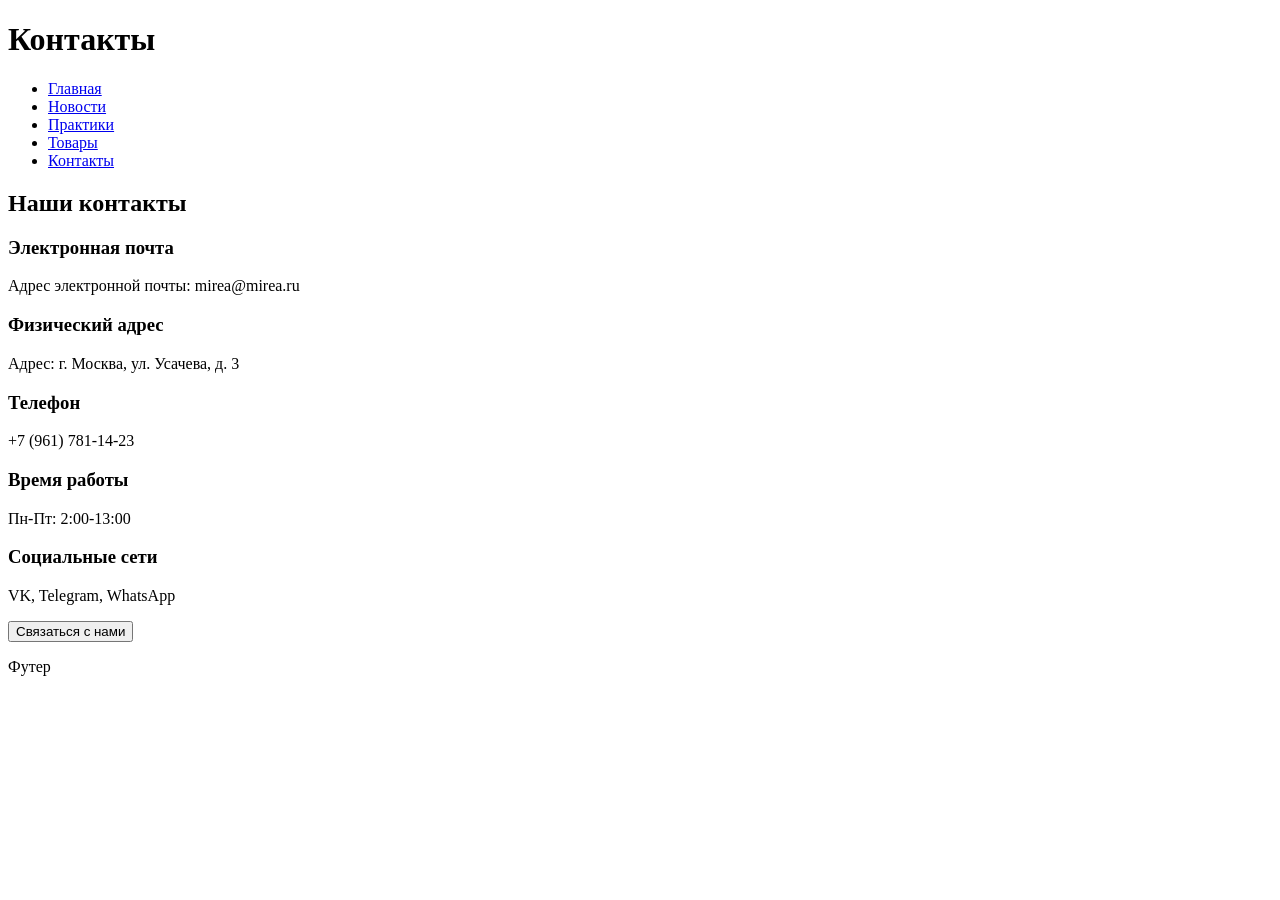
==== pages/contacts.html @ ef6a43c1 "Создание основной структуры сайта" ====
<!DOCTYPE html>
<html lang="ru"><head>
<meta http-equiv="content-type" content="text/html; charset=UTF-8">
        <meta charset="UTF-8">
        <meta name="viewport" content="width=device-width, initial-scale=1.0">
        <title>Контакты</title>
    </head>
    <body>
        <div class="page-container">
            <header class="header">
                <h1>Контакты</h1>
            </header>

            <nav class="nav">
                <ul class="nav-list">
                    <li><a href="../index.html">Главная</a></li>
                    <li><a href="news.html">Новости</a></li>
                    <li><a href="practices.html">Практики</a></li>
                    <li><a href="goods.html">Товары</a></li>
                    <li><a href="contacts.html">Контакты</a></li>
                </ul>
            </nav>

            <main class="content">
                <section class="contacts-container">
                    <h2 class="section-title">Наши контакты</h2>
                    
                    <article class="contact-info">
                        <h3>Электронная почта</h3>
                        <p>Адрес электронной почты: mirea@mirea.ru</p>
                    </article>
                    
                    <article class="contact-info">
                        <h3>Физический адрес</h3>
                        <p>Адрес: г. Москва, ул. Усачева, д. 3</p>
                    </article>

                    <div class="contact-grid">
                        <div class="contact-item">
                            <h3>Телефон</h3>
                            <p>+7 (961) 781-14-23</p>
                        </div>
                        <div class="contact-item">
                            <h3>Время работы</h3>
                            <p>Пн-Пт: 2:00-13:00</p>
                        </div>
                        <div class="contact-item">
                            <h3>Социальные сети</h3>
                            <p>VK, Telegram, WhatsApp</p>
                        </div>
                    </div>

                    <button class="contact-button" onclick="contactModal.showModal()">Связаться с нами</button>
                </section>
            </main>

            <footer class="footer">
                <p>Футер</p>
            </footer>

            <dialog id="contactModal">
                <div class="modal-header">
                    <h2>Форма обратной связи</h2>
                </div>
                
                <div class="modal-content">
                    <form id="feedbackForm" method="dialog">
                        <div class="form-group">
                            <label for="name">Имя <span class="required">*</span></label>
                            <input type="text" id="name" name="name" required="" placeholder="Введите ваше имя">
                        </div>

                        <div class="form-group">
                            <label for="phone">Телефон <span class="required">*</span></label>
                            <input type="tel" id="phone" name="phone" required="" placeholder="+7 (XXX) XXX-XX-XX">
                        </div>

                        <div class="form-group">
                            <label for="email">Электронная почта <span class="required">*</span></label>
                            <input type="email" id="email" name="email" required="" placeholder="example@mail.ru">
                        </div>

                        <div class="form-group">
                            <label for="category">Категория обращения <span class="required">*</span></label>
                            <select id="category" name="category" required="">
                                <option value="" selected="selected">Выберите категорию</option>
                                <option value="technical">Техническая поддержка</option>
                                <option value="commercial">Коммерческое предложение</option>
                                <option value="cooperation">Сотрудничество</option>
                                <option value="complaint">Жалоба</option>
                                <option value="suggestion">Предложение</option>
                                <option value="other">Другое</option>
                            </select>
                        </div>

                        <div class="form-group">
                            <label for="message">Текст обращения <span class="required">*</span></label>
                            <textarea id="message" name="message" required="" placeholder="Опишите вашу проблему или вопрос..."></textarea>
                        </div>

                        <div class="modal-actions">

                            <button type="submit" class="btn btn-secondary">Отмена</button>
                            <button type="button" class="btn btn-primary" onclick="submitForm()">Отправить</button>
                        </div>
                    </form>
                </div>
            </dialog>
        </div>
    
</body></html>
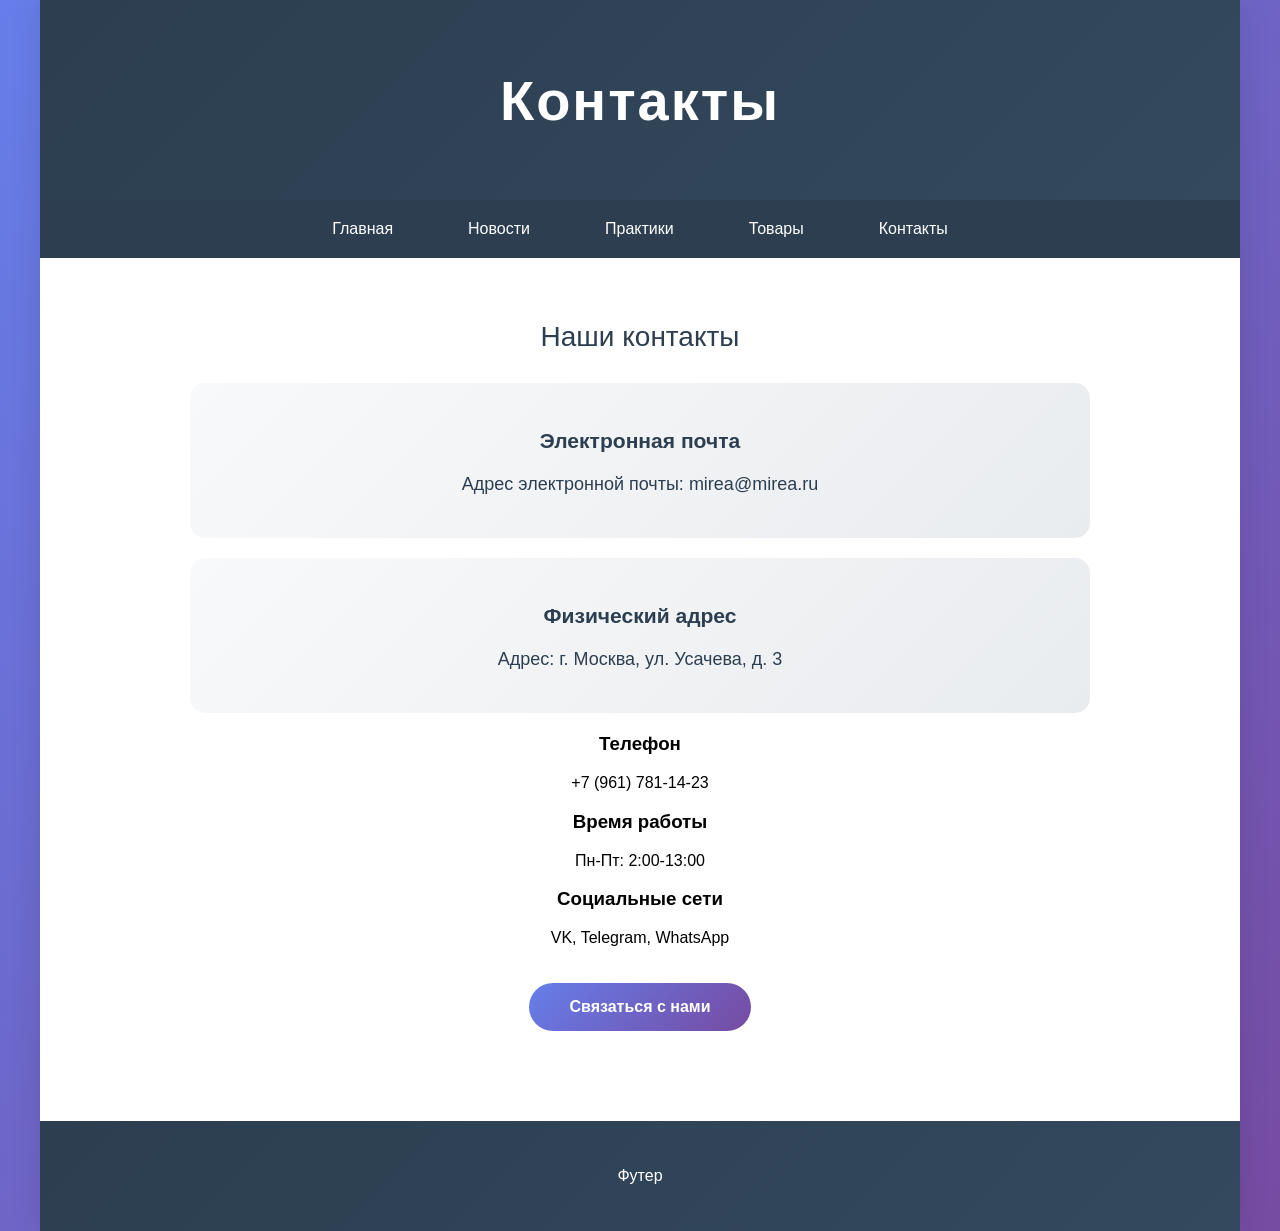
==== commit 83ee4e88: "Разработка дизайна сайта с помощью css" ====
--- a/pages/contacts.html
+++ b/pages/contacts.html
@@ -4,6 +4,7 @@
         <meta charset="UTF-8">
         <meta name="viewport" content="width=device-width, initial-scale=1.0">
         <title>Контакты</title>
+        <link rel="stylesheet" href="../style/style.css">
     </head>
     <body>
         <div class="page-container">
@@ -13,11 +14,11 @@
 
             <nav class="nav">
                 <ul class="nav-list">
-                    <li><a href="../index.html">Главная</a></li>
-                    <li><a href="news.html">Новости</a></li>
-                    <li><a href="practices.html">Практики</a></li>
-                    <li><a href="goods.html">Товары</a></li>
-                    <li><a href="contacts.html">Контакты</a></li>
+                    <li class="nav-item"><a class="nav-link" href="../index.html">Главная</a></li>
+                    <li class="nav-item"><a class="nav-link" href="news.html">Новости</a></li>
+                    <li class="nav-item"><a class="nav-link" href="practices.html">Практики</a></li>
+                    <li class="nav-item"><a class="nav-link" href="goods.html">Товары</a></li>
+                    <li class="nav-item"><a class="nav-link" href="contacts.html">Контакты</a></li>
                 </ul>
             </nav>
 
--- a/style/style.css
+++ b/style/style.css
@@ -0,0 +1,410 @@
+body {
+    font-family: 'Segoe UI', Tahoma, Geneva, Verdana, sans-serif;
+    /* Современный
+шрифт для лучшей читаемости */
+    margin: 0;
+    /* Убираем стандартные отступы браузера */
+    padding: 0;
+    /* Убираем стандартные внутренние отступы */
+
+    background: linear-gradient(135deg, #667eea 0%, #764ba2 100%);
+    /* Красивый
+градиентный фон всей страницы */
+    min-height: 100vh;
+    /* Минимальная высота равна высоте окна браузера */
+}
+
+/* ===== КОНТЕЙНЕР СТРАНИЦЫ ===== */
+.page-container {
+    max-width: 1200px;
+    /* Максимальная ширина контента */
+    margin: 0 auto;
+    /* Центрирование контейнера по горизонтали */
+    background: white;
+    /* Белый фон для основного содержимого */
+    min-height: 100vh;
+    /* Минимальная высота равна высоте окна браузера */
+    box-shadow: 0 0 30px rgba(0, 0, 0, 0.1);
+    /* Легкая тень вокруг всего контента */
+}
+
+/* ===== ШАПКА ===== */
+.header {
+    background: linear-gradient(135deg, #2c3e50 0%, #34495e 100%);
+    /* Темный
+градиентный фон */
+    color: white;
+    /* Белый цвет текста */
+    text-align: center;
+    /* Выравнивание текста по центру */
+    padding: 30px;
+    /* Внутренние отступы со всех сторон */
+    font-size: 28px;
+    /* Размер шрифта */
+    font-weight: 300;
+    /* Легкое начертание шрифта */
+    letter-spacing: 2px;
+    /* Расстояние между буквами */
+}
+
+/* ===== НАВИГАЦИЯ ===== */
+.nav {
+    background: #2c3e50;
+    /* Темно-синий фон навигации */
+    padding: 20px 0;
+    /* Вертикальные отступы */
+}
+
+.nav-list {
+    list-style: none;
+    /* Убираем маркеры списка */
+    margin: 0;
+    /* Убираем внешние отступы */
+    padding: 0;
+    /* Убираем внутренние отступы */
+    display: flex;
+    /* Горизонтальное расположение элементов */
+    justify-content: center;
+    /* Выравнивание по центру */
+    gap: 25px;
+    /* Расстояние между элементами навигации */
+}
+
+.nav-item {
+    margin: 0;
+    /* Убираем отступы у пунктов меню */
+}
+
+.nav-link {
+    color: white;
+    /* Белый цвет текста ссылок */
+    text-decoration: none;
+    /* Убираем подчеркивание ссылок */
+    padding: 12px 25px;
+    /* Отступы внутри ссылок */
+    border-radius: 25px;
+    /* Скругленные углы (капсульная форма) */
+    transition: all 0.3s ease;
+    /* Плавные анимации при изменении */
+    font-weight: 500;
+    /* Средняя жирность шрифта */
+}
+
+.nav-link:hover {
+    background: rgba(255, 255, 255, 0.1);
+    /* Полупрозрачный белый фон при наведении
+*/
+    transform: translateY(-2px);
+    /* Легкое поднятие элемента при наведении */
+}
+
+/* ===== ОСНОВНОЙ КОНТЕНТ ===== */
+.content {
+    padding: 40px;
+    /* Внутренние отступы контента */
+    max-width: 900px;
+    /* Максимальная ширина контента */
+    margin: 0 auto;
+    /* Центрирование контента */
+}
+
+/* ===== ГЛАВНАЯ СТРАНИЦА ===== */
+.profile-header {
+    text-align: center;
+    /* Выравнивание по центру */
+    margin-bottom: 40px;
+    /* Отступ снизу */
+}
+
+.profile-title {
+    font-size: 32px;
+    /* Размер шрифта заголовка */
+    color: #2c3e50;
+    /* Темно-синий цвет текста */
+    margin-bottom: 10px;
+    /* Отступ снизу */
+    font-weight: 300;
+    /* Легкое начертание шрифта */
+}
+
+.profile-photo {
+    width: 220px;
+    /* Фиксированная ширина фото */
+    height: 280px;
+    /* Фиксированная высота фото */
+    border-radius: 15px;
+    /* Скругленные углы фото */
+    object-fit: cover;
+    /* Обрезка фото для сохранения пропорций */
+    margin: 20px auto;
+    /* Центрирование и отступы */
+    border: 4px solid #667eea;
+    /* Синяя рамка вокруг фото */
+    box-shadow: 0 8px 25px rgba(102, 126, 234, 0.3);
+    /* Тень с синим оттенком */
+}
+
+.profile-name {
+    font-size: 24px;
+    /* Размер шрифта имени */
+    color: #2c3e50;
+    /* Темно-синий цвет текста */
+    margin: 10px 0;
+    /* Вертикальные отступы */
+    font-weight: 500;
+    /* Средняя жирность шрифта */
+}
+
+.profile-group {
+    font-size: 18px;
+    /* Размер шрифта группы */
+    color: #7f8c8d;
+    /* Серый цвет текста */
+    margin: 5px 0;
+    /* Вертикальные отступы */
+}
+
+.about-me {
+    background: linear-gradient(135deg, #f8f9fa 0%, #e9ecef 100%);
+    /* Светлый
+градиентный фон */
+    padding: 25px;
+    /* Внутренние отступы */
+    border-radius: 15px;
+    /* Скругленные углы */
+    margin: 30px 0;
+    /* Вертикальные отступы */
+    border-left: 5px solid #667eea;
+    /* Синяя полоса слева */
+    font-size: 16px;
+    /* Размер шрифта текста */
+    line-height: 1.8;
+    /* Межстрочный интервал */
+}
+
+/* ===== НАВЫКИ ===== */
+.skills-container {
+    display: flex;
+    /* Горизонтальное расположение навыков */
+    justify-content: center;
+    /* Выравнивание по центру */
+    flex-wrap: wrap;
+    /* Перенос на новую строку при необходимости */
+    gap: 15px;
+    /* Расстояние между навыками */
+    margin: 30px 0;
+    /* Вертикальные отступы */
+}
+
+.skill-tag {
+    background: linear-gradient(135deg, #4facfe 0%, #00f2fe 100%);
+    /* Голубой
+градиентный фон */
+    color: white;
+    /* Белый цвет текста */
+    padding: 12px 25px;
+    /* Внутренние отступы */
+    border-radius: 25px;
+    /* Круглые углы (капсульная форма) */
+    font-weight: 600;
+    /* Жирный шрифт */
+    font-size: 14px;
+    /* Размер шрифта */
+    box-shadow: 0 4px 15px rgba(79, 172, 254, 0.3);
+    /* Тень с голубым оттенком */
+    transition: all 0.3s ease;
+    /* Плавные анимации при изменении */
+}
+
+.skill-tag:hover {
+    transform: translateY(-3px);
+    /* Поднятие элемента при наведении */
+    box-shadow: 0 6px 20px rgba(79, 172, 254, 0.4);
+    /* Увеличение тени при
+наведении */
+}
+
+/* ===== ОПЫТ РАБОТЫ ===== */
+.experience-section {
+    margin-top: 50px;
+    /* Отступ сверху */
+}
+
+.section-title {
+    font-size: 28px;
+    /* Размер шрифта заголовка секции */
+    color: #2c3e50;
+    /* Темно-синий цвет текста */
+    text-align: center;
+    /* Выравнивание по центру */
+    margin-bottom: 30px;
+    /* Отступ снизу */
+    font-weight: 300;
+    /* Легкое начертание шрифта */
+}
+
+.experience-card {
+    background: white;
+    /* Белый фон карточки */
+    padding: 25px;
+    /* Внутренние отступы */
+    margin: 20px 0;
+    /* Вертикальные отступы */
+    border-radius: 12px;
+    /* Скругленные углы */
+    box-shadow: 0 5px 20px rgba(0, 0, 0, 0.08);
+    /* Легкая тень */
+    border-left: 4px solid #667eea;
+    /* Синяя полоса слева */
+    transition: transform 0.3s ease;
+    /* Плавная анимация трансформации */
+}
+
+.experience-card:hover {
+    transform: translateX(5px);
+    /* Сдвиг вправо при наведении */
+}
+
+.experience-title {
+    font-size: 20px;
+    /* Размер шрифта заголовка опыта */
+    color: #2c3e50;
+    /* Темно-синий цвет текста */
+    margin: 0 0 10px 0;
+    /* Отступ снизу */
+    font-weight: 600;
+    /* Жирный шрифт */
+}
+
+.experience-desc {
+    color: #7f8c8d;
+    /* Серый цвет текста */
+    line-height: 1.6;
+    /* Межстрочный интервал */
+    margin: 0;
+    /* Убираем отступы */
+}
+
+/* ===== ФУТЕР ===== */
+.footer {
+    background: linear-gradient(135deg, #2c3e50 0%, #34495e 100%);
+    /* Темный
+градиентный фон */
+    color: white;
+    /* Белый цвет текста */
+    text-align: center;
+    /* Выравнивание по центру */
+    padding: 30px;
+    /* Внутренние отступы */
+    margin-top: 50px;
+    /* Отступ сверху */
+}
+
+/* ===== НОВОСТИ ===== */
+.news-container {
+    display: grid;
+    gap: 25px;
+}
+
+.news-card {
+    background: white;
+    padding: 30px;
+    border-radius: 15px;
+    box-shadow: 0 5px 20px rgba(0,0,0,0.08);
+    border-left: 4px solid #667eea;
+}
+
+.news-title {
+    font-size: 24px;
+    color: #2c3e50;
+    margin: 0 0 10px 0;
+    font-weight: 600;
+}
+
+.news-meta {
+    color: #95a5a6;
+    font-size: 14px;
+    margin: 0 0 15px 0;
+}
+
+.news-text {
+    color: #34495e;
+    line-height: 1.7;
+    margin: 0;
+}
+
+/* ===== ТОВАРЫ ===== */
+.products-grid {
+    display: grid;
+    grid-template-columns: repeat(auto-fit, minmax(280px, 1fr));
+    gap: 30px;
+    margin-top: 30px;
+}
+
+.product-card {
+    background: white;
+    padding: 25px;
+    border-radius: 15px;
+    text-align: center;
+    box-shadow: 0 5px 20px rgba(0,0,0,0.08);
+    transition: transform 0.3s ease;
+}
+
+.product-card:hover {
+    transform: translateY(-5px);
+}
+
+.product-image {
+    width: 200px;
+    height: 250px;
+    border-radius: 10px;
+    object-fit: cover;
+    margin-bottom: 20px;
+    border: 3px solid #f8f9fa;
+}
+
+.product-name {
+    font-size: 18px;
+    color: #2c3e50;
+    margin: 10px 0;
+    font-weight: 600;
+}
+
+.product-price {
+    font-size: 20px;
+    color: #e74c3c;
+    font-weight: 700;
+    margin: 5px 0;
+}
+
+/* ===== КОНТАКТЫ ===== */
+.contacts-container {
+    text-align: center;
+}
+
+.contact-info {
+    background: linear-gradient(135deg, #f8f9fa 0%, #e9ecef 100%);
+    padding: 25px;
+    margin: 20px 0;
+    border-radius: 15px;
+    font-size: 18px;
+    color: #2c3e50;
+}
+
+.contact-button {
+    background: linear-gradient(135deg, #667eea 0%, #764ba2 100%);
+    color: white;
+    border: none;
+    padding: 15px 40px;
+    font-size: 16px;
+    border-radius: 30px;
+    cursor: pointer;
+    margin-top: 20px;
+    font-weight: 600;
+    transition: all 0.3s ease;
+}
+
+.contact-button:hover {
+    transform: translateY(-2px);
+    box-shadow: 0 8px 25px rgba(102, 126, 234, 0.4);
+}
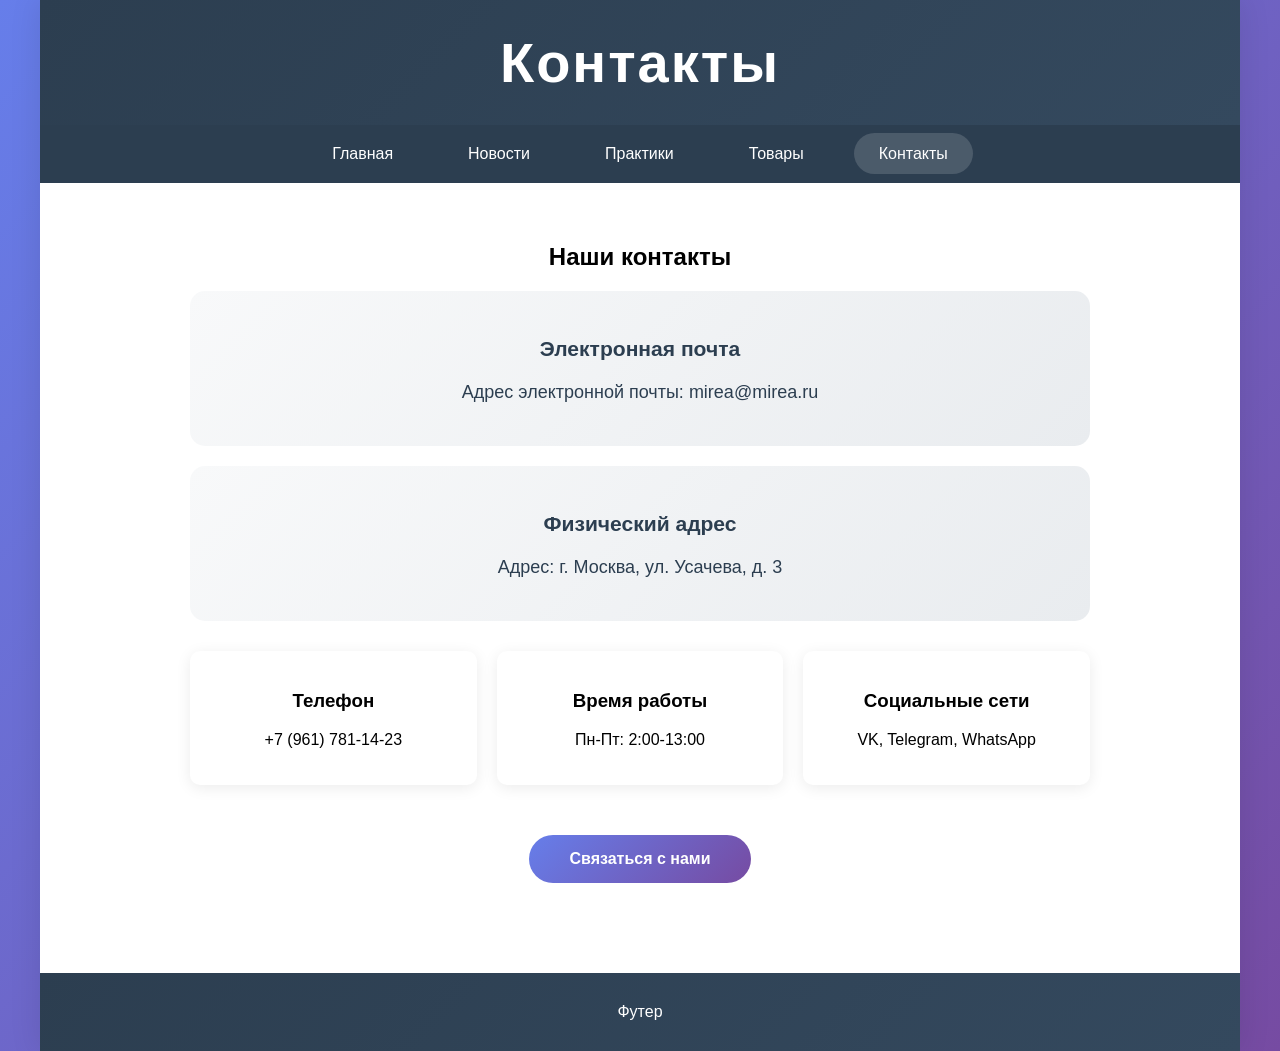
==== commit f9d9632e: "Переписал классы на BME" ====
--- a/pages/contacts.html
+++ b/pages/contacts.html
@@ -1,112 +1,111 @@
 <!DOCTYPE html>
-<html lang="ru"><head>
-<meta http-equiv="content-type" content="text/html; charset=UTF-8">
-        <meta charset="UTF-8">
-        <meta name="viewport" content="width=device-width, initial-scale=1.0">
-        <title>Контакты</title>
-        <link rel="stylesheet" href="../style/style.css">
-    </head>
-    <body>
-        <div class="page-container">
-            <header class="header">
-                <h1>Контакты</h1>
-            </header>
+<html lang="ru">
+<head>
+    <meta charset="UTF-8">
+    <meta name="viewport" content="width=device-width, initial-scale=1.0">
+    <title>Контакты</title>
+    <link rel="stylesheet" href="../style/style.css">
+</head>
+<body>
+    <div class="page">
+        <header class="header">
+            <h1 class="header__title">Контакты</h1>
+        </header>
 
-            <nav class="nav">
-                <ul class="nav-list">
-                    <li class="nav-item"><a class="nav-link" href="../index.html">Главная</a></li>
-                    <li class="nav-item"><a class="nav-link" href="news.html">Новости</a></li>
-                    <li class="nav-item"><a class="nav-link" href="practices.html">Практики</a></li>
-                    <li class="nav-item"><a class="nav-link" href="goods.html">Товары</a></li>
-                    <li class="nav-item"><a class="nav-link" href="contacts.html">Контакты</a></li>
-                </ul>
-            </nav>
+        <nav class="nav">
+            <ul class="nav__list">
+                <li class="nav__item"><a class="nav__link" href="../index.html">Главная</a></li>
+                <li class="nav__item"><a class="nav__link" href="news.html">Новости</a></li>
+                <li class="nav__item"><a class="nav__link" href="practices.html">Практики</a></li>
+                <li class="nav__item"><a class="nav__link" href="goods.html">Товары</a></li>
+                <li class="nav__item"><a class="nav__link nav__link--active" href="contacts.html">Контакты</a></li>
+            </ul>
+        </nav>
 
-            <main class="content">
-                <section class="contacts-container">
-                    <h2 class="section-title">Наши контакты</h2>
-                    
-                    <article class="contact-info">
-                        <h3>Электронная почта</h3>
-                        <p>Адрес электронной почты: mirea@mirea.ru</p>
-                    </article>
-                    
-                    <article class="contact-info">
-                        <h3>Физический адрес</h3>
-                        <p>Адрес: г. Москва, ул. Усачева, д. 3</p>
-                    </article>
+        <main class="content">
+            <section class="contacts">
+                <h2 class="contacts__title">Наши контакты</h2>
+                
+                <article class="contacts__info">
+                    <h3 class="contacts__info-title">Электронная почта</h3>
+                    <p class="contacts__info-text">Адрес электронной почты: mirea@mirea.ru</p>
+                </article>
+                
+                <article class="contacts__info">
+                    <h3 class="contacts__info-title">Физический адрес</h3>
+                    <p class="contacts__info-text">Адрес: г. Москва, ул. Усачева, д. 3</p>
+                </article>
 
-                    <div class="contact-grid">
-                        <div class="contact-item">
-                            <h3>Телефон</h3>
-                            <p>+7 (961) 781-14-23</p>
-                        </div>
-                        <div class="contact-item">
-                            <h3>Время работы</h3>
-                            <p>Пн-Пт: 2:00-13:00</p>
-                        </div>
-                        <div class="contact-item">
-                            <h3>Социальные сети</h3>
-                            <p>VK, Telegram, WhatsApp</p>
-                        </div>
+                <div class="contacts__grid">
+                    <div class="contacts__item">
+                        <h3 class="contacts__item-title">Телефон</h3>
+                        <p class="contacts__item-text">+7 (961) 781-14-23</p>
+                    </div>
+                    <div class="contacts__item">
+                        <h3 class="contacts__item-title">Время работы</h3>
+                        <p class="contacts__item-text">Пн-Пт: 2:00-13:00</p>
+                    </div>
+                    <div class="contacts__item">
+                        <h3 class="contacts__item-title">Социальные сети</h3>
+                        <p class="contacts__item-text">VK, Telegram, WhatsApp</p>
+                    </div>
+                </div>
+
+                <button class="contacts__button" onclick="document.getElementById('contactModal').showModal()">Связаться с нами</button>
+            </section>
+        </main>
+
+        <footer class="footer">
+            <p class="footer__text">Футер</p>
+        </footer>
+
+        <dialog id="contactModal" class="modal">
+            <div class="modal__header">
+                <h2>Форма обратной связи</h2>
+            </div>
+            
+            <div class="modal__content">
+                <form id="feedbackForm" method="dialog">
+                    <div class="form__group">
+                        <label for="name" class="form__label">Имя <span class="form__required">*</span></label>
+                        <input type="text" id="name" name="name" required class="form__input" placeholder="Введите ваше имя">
                     </div>
 
-                    <button class="contact-button" onclick="contactModal.showModal()">Связаться с нами</button>
-                </section>
-            </main>
+                    <div class="form__group">
+                        <label for="phone" class="form__label">Телефон <span class="form__required">*</span></label>
+                        <input type="tel" id="phone" name="phone" required class="form__input" placeholder="+7 (XXX) XXX-XX-XX">
+                    </div>
 
-            <footer class="footer">
-                <p>Футер</p>
-            </footer>
+                    <div class="form__group">
+                        <label for="email" class="form__label">Электронная почта <span class="form__required">*</span></label>
+                        <input type="email" id="email" name="email" required class="form__input" placeholder="example@mail.ru">
+                    </div>
 
-            <dialog id="contactModal">
-                <div class="modal-header">
-                    <h2>Форма обратной связи</h2>
-                </div>
-                
-                <div class="modal-content">
-                    <form id="feedbackForm" method="dialog">
-                        <div class="form-group">
-                            <label for="name">Имя <span class="required">*</span></label>
-                            <input type="text" id="name" name="name" required="" placeholder="Введите ваше имя">
-                        </div>
+                    <div class="form__group">
+                        <label for="category" class="form__label">Категория обращения <span class="form__required">*</span></label>
+                        <select id="category" name="category" required class="form__select">
+                            <option value="" selected>Выберите категорию</option>
+                            <option value="technical">Техническая поддержка</option>
+                            <option value="commercial">Коммерческое предложение</option>
+                            <option value="cooperation">Сотрудничество</option>
+                            <option value="complaint">Жалоба</option>
+                            <option value="suggestion">Предложение</option>
+                            <option value="other">Другое</option>
+                        </select>
+                    </div>
 
-                        <div class="form-group">
-                            <label for="phone">Телефон <span class="required">*</span></label>
-                            <input type="tel" id="phone" name="phone" required="" placeholder="+7 (XXX) XXX-XX-XX">
-                        </div>
+                    <div class="form__group">
+                        <label for="message" class="form__label">Текст обращения <span class="form__required">*</span></label>
+                        <textarea id="message" name="message" required class="form__textarea" placeholder="Опишите вашу проблему или вопрос..."></textarea>
+                    </div>
 
-                        <div class="form-group">
-                            <label for="email">Электронная почта <span class="required">*</span></label>
-                            <input type="email" id="email" name="email" required="" placeholder="example@mail.ru">
-                        </div>
-
-                        <div class="form-group">
-                            <label for="category">Категория обращения <span class="required">*</span></label>
-                            <select id="category" name="category" required="">
-                                <option value="" selected="selected">Выберите категорию</option>
-                                <option value="technical">Техническая поддержка</option>
-                                <option value="commercial">Коммерческое предложение</option>
-                                <option value="cooperation">Сотрудничество</option>
-                                <option value="complaint">Жалоба</option>
-                                <option value="suggestion">Предложение</option>
-                                <option value="other">Другое</option>
-                            </select>
-                        </div>
-
-                        <div class="form-group">
-                            <label for="message">Текст обращения <span class="required">*</span></label>
-                            <textarea id="message" name="message" required="" placeholder="Опишите вашу проблему или вопрос..."></textarea>
-                        </div>
-
-                        <div class="modal-actions">
-
-                            <button type="submit" class="btn btn-secondary">Отмена</button>
-                            <button type="button" class="btn btn-primary" onclick="submitForm()">Отправить</button>
-                        </div>
-                    </form>
-                </div>
-            </dialog>
-        </div>
-    
-</body></html>+                    <div class="modal__actions">
+                        <button type="button" class="btn btn--secondary" onclick="document.getElementById('contactModal').close()">Отмена</button>
+                        <button type="submit" class="btn btn--primary">Отправить</button>
+                    </div>
+                </form>
+            </div>
+        </dialog>
+    </div>
+</body>
+</html>
--- a/style/style.css
+++ b/style/style.css
@@ -1,312 +1,218 @@
 body {
     font-family: 'Segoe UI', Tahoma, Geneva, Verdana, sans-serif;
-    /* Современный
-шрифт для лучшей читаемости */
-    margin: 0;
-    /* Убираем стандартные отступы браузера */
+    margin: 0;
     padding: 0;
-    /* Убираем стандартные внутренние отступы */
-
     background: linear-gradient(135deg, #667eea 0%, #764ba2 100%);
-    /* Красивый
-градиентный фон всей страницы */
     min-height: 100vh;
-    /* Минимальная высота равна высоте окна браузера */
 }
 
 /* ===== КОНТЕЙНЕР СТРАНИЦЫ ===== */
-.page-container {
+.page {
     max-width: 1200px;
-    /* Максимальная ширина контента */
     margin: 0 auto;
-    /* Центрирование контейнера по горизонтали */
     background: white;
-    /* Белый фон для основного содержимого */
     min-height: 100vh;
-    /* Минимальная высота равна высоте окна браузера */
     box-shadow: 0 0 30px rgba(0, 0, 0, 0.1);
-    /* Легкая тень вокруг всего контента */
 }
 
 /* ===== ШАПКА ===== */
 .header {
     background: linear-gradient(135deg, #2c3e50 0%, #34495e 100%);
-    /* Темный
-градиентный фон */
-    color: white;
-    /* Белый цвет текста */
-    text-align: center;
-    /* Выравнивание текста по центру */
+    color: white;
+    text-align: center;
     padding: 30px;
-    /* Внутренние отступы со всех сторон */
     font-size: 28px;
-    /* Размер шрифта */
     font-weight: 300;
-    /* Легкое начертание шрифта */
     letter-spacing: 2px;
-    /* Расстояние между буквами */
+}
+
+.header__title {
+    margin: 0;
 }
 
 /* ===== НАВИГАЦИЯ ===== */
 .nav {
     background: #2c3e50;
-    /* Темно-синий фон навигации */
     padding: 20px 0;
-    /* Вертикальные отступы */
-}
-
-.nav-list {
+}
+
+.nav__list {
     list-style: none;
-    /* Убираем маркеры списка */
-    margin: 0;
-    /* Убираем внешние отступы */
+    margin: 0;
     padding: 0;
-    /* Убираем внутренние отступы */
     display: flex;
-    /* Горизонтальное расположение элементов */
     justify-content: center;
-    /* Выравнивание по центру */
     gap: 25px;
-    /* Расстояние между элементами навигации */
-}
-
-.nav-item {
-    margin: 0;
-    /* Убираем отступы у пунктов меню */
-}
-
-.nav-link {
-    color: white;
-    /* Белый цвет текста ссылок */
+}
+
+.nav__item {
+    margin: 0;
+}
+
+.nav__link {
+    color: white;
     text-decoration: none;
-    /* Убираем подчеркивание ссылок */
     padding: 12px 25px;
-    /* Отступы внутри ссылок */
     border-radius: 25px;
-    /* Скругленные углы (капсульная форма) */
     transition: all 0.3s ease;
-    /* Плавные анимации при изменении */
     font-weight: 500;
-    /* Средняя жирность шрифта */
-}
-
-.nav-link:hover {
+}
+
+.nav__link:hover {
     background: rgba(255, 255, 255, 0.1);
-    /* Полупрозрачный белый фон при наведении
-*/
     transform: translateY(-2px);
-    /* Легкое поднятие элемента при наведении */
+}
+
+.nav__link--active {
+    background: rgba(255, 255, 255, 0.15);
 }
 
 /* ===== ОСНОВНОЙ КОНТЕНТ ===== */
 .content {
     padding: 40px;
-    /* Внутренние отступы контента */
     max-width: 900px;
-    /* Максимальная ширина контента */
     margin: 0 auto;
-    /* Центрирование контента */
 }
 
 /* ===== ГЛАВНАЯ СТРАНИЦА ===== */
-.profile-header {
-    text-align: center;
-    /* Выравнивание по центру */
+.profile {
+    text-align: center;
     margin-bottom: 40px;
-    /* Отступ снизу */
-}
-
-.profile-title {
+}
+
+.profile__header {
+    margin-bottom: 30px;
+}
+
+.profile__title {
     font-size: 32px;
-    /* Размер шрифта заголовка */
-    color: #2c3e50;
-    /* Темно-синий цвет текста */
+    color: #2c3e50;
     margin-bottom: 10px;
-    /* Отступ снизу */
     font-weight: 300;
-    /* Легкое начертание шрифта */
-}
-
-.profile-photo {
+}
+
+.profile__photo {
     width: 220px;
-    /* Фиксированная ширина фото */
     height: 280px;
-    /* Фиксированная высота фото */
-    border-radius: 15px;
-    /* Скругленные углы фото */
+    border-radius: 15px;
     object-fit: cover;
-    /* Обрезка фото для сохранения пропорций */
     margin: 20px auto;
-    /* Центрирование и отступы */
     border: 4px solid #667eea;
-    /* Синяя рамка вокруг фото */
     box-shadow: 0 8px 25px rgba(102, 126, 234, 0.3);
-    /* Тень с синим оттенком */
-}
-
-.profile-name {
+}
+
+.profile__name {
     font-size: 24px;
-    /* Размер шрифта имени */
-    color: #2c3e50;
-    /* Темно-синий цвет текста */
+    color: #2c3e50;
     margin: 10px 0;
-    /* Вертикальные отступы */
     font-weight: 500;
-    /* Средняя жирность шрифта */
-}
-
-.profile-group {
+}
+
+.profile__group {
     font-size: 18px;
-    /* Размер шрифта группы */
     color: #7f8c8d;
-    /* Серый цвет текста */
     margin: 5px 0;
-    /* Вертикальные отступы */
-}
-
-.about-me {
+}
+
+.profile__about {
     background: linear-gradient(135deg, #f8f9fa 0%, #e9ecef 100%);
-    /* Светлый
-градиентный фон */
     padding: 25px;
-    /* Внутренние отступы */
-    border-radius: 15px;
-    /* Скругленные углы */
+    border-radius: 15px;
     margin: 30px 0;
-    /* Вертикальные отступы */
     border-left: 5px solid #667eea;
-    /* Синяя полоса слева */
+}
+
+.profile__text {
     font-size: 16px;
-    /* Размер шрифта текста */
     line-height: 1.8;
-    /* Межстрочный интервал */
+    margin: 0;
 }
 
 /* ===== НАВЫКИ ===== */
-.skills-container {
+.skills {
     display: flex;
-    /* Горизонтальное расположение навыков */
     justify-content: center;
-    /* Выравнивание по центру */
     flex-wrap: wrap;
-    /* Перенос на новую строку при необходимости */
     gap: 15px;
-    /* Расстояние между навыками */
     margin: 30px 0;
-    /* Вертикальные отступы */
-}
-
-.skill-tag {
+}
+
+.skills__tag {
     background: linear-gradient(135deg, #4facfe 0%, #00f2fe 100%);
-    /* Голубой
-градиентный фон */
-    color: white;
-    /* Белый цвет текста */
+    color: white;
     padding: 12px 25px;
-    /* Внутренние отступы */
     border-radius: 25px;
-    /* Круглые углы (капсульная форма) */
-    font-weight: 600;
-    /* Жирный шрифт */
+    font-weight: 600;
     font-size: 14px;
-    /* Размер шрифта */
     box-shadow: 0 4px 15px rgba(79, 172, 254, 0.3);
-    /* Тень с голубым оттенком */
     transition: all 0.3s ease;
-    /* Плавные анимации при изменении */
-}
-
-.skill-tag:hover {
+}
+
+.skills__tag:hover {
     transform: translateY(-3px);
-    /* Поднятие элемента при наведении */
     box-shadow: 0 6px 20px rgba(79, 172, 254, 0.4);
-    /* Увеличение тени при
-наведении */
 }
 
 /* ===== ОПЫТ РАБОТЫ ===== */
-.experience-section {
+.experience {
     margin-top: 50px;
-    /* Отступ сверху */
-}
-
-.section-title {
+}
+
+.experience__title {
     font-size: 28px;
-    /* Размер шрифта заголовка секции */
-    color: #2c3e50;
-    /* Темно-синий цвет текста */
-    text-align: center;
-    /* Выравнивание по центру */
+    color: #2c3e50;
+    text-align: center;
     margin-bottom: 30px;
-    /* Отступ снизу */
     font-weight: 300;
-    /* Легкое начертание шрифта */
-}
-
-.experience-card {
+}
+
+.experience__card {
     background: white;
-    /* Белый фон карточки */
     padding: 25px;
-    /* Внутренние отступы */
     margin: 20px 0;
-    /* Вертикальные отступы */
     border-radius: 12px;
-    /* Скругленные углы */
     box-shadow: 0 5px 20px rgba(0, 0, 0, 0.08);
-    /* Легкая тень */
     border-left: 4px solid #667eea;
-    /* Синяя полоса слева */
     transition: transform 0.3s ease;
-    /* Плавная анимация трансформации */
-}
-
-.experience-card:hover {
+}
+
+.experience__card:hover {
     transform: translateX(5px);
-    /* Сдвиг вправо при наведении */
-}
-
-.experience-title {
+}
+
+.experience__card-title {
     font-size: 20px;
-    /* Размер шрифта заголовка опыта */
-    color: #2c3e50;
-    /* Темно-синий цвет текста */
+    color: #2c3e50;
     margin: 0 0 10px 0;
-    /* Отступ снизу */
-    font-weight: 600;
-    /* Жирный шрифт */
-}
-
-.experience-desc {
+    font-weight: 600;
+}
+
+.experience__card-desc {
     color: #7f8c8d;
-    /* Серый цвет текста */
     line-height: 1.6;
-    /* Межстрочный интервал */
-    margin: 0;
-    /* Убираем отступы */
+    margin: 0;
 }
 
 /* ===== ФУТЕР ===== */
 .footer {
     background: linear-gradient(135deg, #2c3e50 0%, #34495e 100%);
-    /* Темный
-градиентный фон */
-    color: white;
-    /* Белый цвет текста */
-    text-align: center;
-    /* Выравнивание по центру */
+    color: white;
+    text-align: center;
     padding: 30px;
-    /* Внутренние отступы */
     margin-top: 50px;
-    /* Отступ сверху */
+}
+
+.footer__text {
+    margin: 0;
 }
 
 /* ===== НОВОСТИ ===== */
-.news-container {
+.news {
     display: grid;
     gap: 25px;
 }
 
-.news-card {
+.news__card {
     background: white;
     padding: 30px;
     border-radius: 15px;
@@ -314,34 +220,44 @@
     border-left: 4px solid #667eea;
 }
 
-.news-title {
+.news__title {
     font-size: 24px;
     color: #2c3e50;
     margin: 0 0 10px 0;
     font-weight: 600;
 }
 
-.news-meta {
+.news__meta {
     color: #95a5a6;
     font-size: 14px;
     margin: 0 0 15px 0;
 }
 
-.news-text {
+.news__text {
     color: #34495e;
     line-height: 1.7;
-    margin: 0;
+    margin: 0 0 15px 0;
+}
+
+.news__link {
+    color: #667eea;
+    text-decoration: none;
+    font-weight: 500;
+}
+
+.news__link:hover {
+    text-decoration: underline;
 }
 
 /* ===== ТОВАРЫ ===== */
-.products-grid {
+.products {
     display: grid;
     grid-template-columns: repeat(auto-fit, minmax(280px, 1fr));
     gap: 30px;
     margin-top: 30px;
 }
 
-.product-card {
+.products__card {
     background: white;
     padding: 25px;
     border-radius: 15px;
@@ -350,11 +266,11 @@
     transition: transform 0.3s ease;
 }
 
-.product-card:hover {
+.products__card:hover {
     transform: translateY(-5px);
 }
 
-.product-image {
+.products__image {
     width: 200px;
     height: 250px;
     border-radius: 10px;
@@ -363,26 +279,48 @@
     border: 3px solid #f8f9fa;
 }
 
-.product-name {
+.products__name {
     font-size: 18px;
     color: #2c3e50;
     margin: 10px 0;
     font-weight: 600;
 }
 
-.product-price {
+.products__description {
+    color: #7f8c8d;
+    line-height: 1.6;
+    margin: 10px 0;
+}
+
+.products__price {
     font-size: 20px;
     color: #e74c3c;
     font-weight: 700;
-    margin: 5px 0;
+    margin: 5px 0 15px 0;
+}
+
+.products__button {
+    background: linear-gradient(135deg, #667eea 0%, #764ba2 100%);
+    color: white;
+    border: none;
+    padding: 12px 25px;
+    border-radius: 25px;
+    font-weight: 600;
+    cursor: pointer;
+    transition: all 0.3s ease;
+}
+
+.products__button:hover {
+    transform: translateY(-2px);
+    box-shadow: 0 5px 15px rgba(102, 126, 234, 0.4);
 }
 
 /* ===== КОНТАКТЫ ===== */
-.contacts-container {
-    text-align: center;
-}
-
-.contact-info {
+.contacts {
+    text-align: center;
+}
+
+.contacts__info {
     background: linear-gradient(135deg, #f8f9fa 0%, #e9ecef 100%);
     padding: 25px;
     margin: 20px 0;
@@ -391,7 +329,21 @@
     color: #2c3e50;
 }
 
-.contact-button {
+.contacts__grid {
+    display: grid;
+    grid-template-columns: repeat(auto-fit, minmax(200px, 1fr));
+    gap: 20px;
+    margin: 30px 0;
+}
+
+.contacts__item {
+    background: white;
+    padding: 20px;
+    border-radius: 10px;
+    box-shadow: 0 3px 15px rgba(0,0,0,0.08);
+}
+
+.contacts__button {
     background: linear-gradient(135deg, #667eea 0%, #764ba2 100%);
     color: white;
     border: none;
@@ -404,7 +356,109 @@
     transition: all 0.3s ease;
 }
 
-.contact-button:hover {
+.contacts__button:hover {
     transform: translateY(-2px);
     box-shadow: 0 8px 25px rgba(102, 126, 234, 0.4);
+}
+
+/* ===== МОДАЛЬНОЕ ОКНО ===== */
+.modal {
+    border: none;
+    border-radius: 15px;
+    padding: 0;
+    max-width: 500px;
+    width: 90%;
+}
+
+.modal::backdrop {
+    background: rgba(0, 0, 0, 0.5);
+}
+
+.modal__header {
+    background: linear-gradient(135deg, #2c3e50 0%, #34495e 100%);
+    color: white;
+    padding: 20px;
+    border-radius: 15px 15px 0 0;
+}
+
+.modal__header h2 {
+    margin: 0;
+    font-weight: 300;
+}
+
+.modal__content {
+    padding: 25px;
+}
+
+.form__group {
+    margin-bottom: 20px;
+}
+
+.form__label {
+    display: block;
+    margin-bottom: 8px;
+    font-weight: 500;
+    color: #2c3e50;
+}
+
+.form__required {
+    color: #e74c3c;
+}
+
+.form__input,
+.form__select,
+.form__textarea {
+    width: 100%;
+    padding: 12px;
+    border: 2px solid #e9ecef;
+    border-radius: 8px;
+    font-size: 16px;
+    transition: border-color 0.3s ease;
+}
+
+.form__input:focus,
+.form__select:focus,
+.form__textarea:focus {
+    outline: none;
+    border-color: #667eea;
+}
+
+.form__textarea {
+    min-height: 120px;
+    resize: vertical;
+}
+
+.modal__actions {
+    display: flex;
+    gap: 15px;
+    justify-content: flex-end;
+    margin-top: 25px;
+}
+
+.btn {
+    padding: 12px 25px;
+    border: none;
+    border-radius: 8px;
+    font-weight: 600;
+    cursor: pointer;
+    transition: all 0.3s ease;
+}
+
+.btn--primary {
+    background: linear-gradient(135deg, #667eea 0%, #764ba2 100%);
+    color: white;
+}
+
+.btn--primary:hover {
+    transform: translateY(-2px);
+    box-shadow: 0 5px 15px rgba(102, 126, 234, 0.4);
+}
+
+.btn--secondary {
+    background: #95a5a6;
+    color: white;
+}
+
+.btn--secondary:hover {
+    background: #7f8c8d;
 }
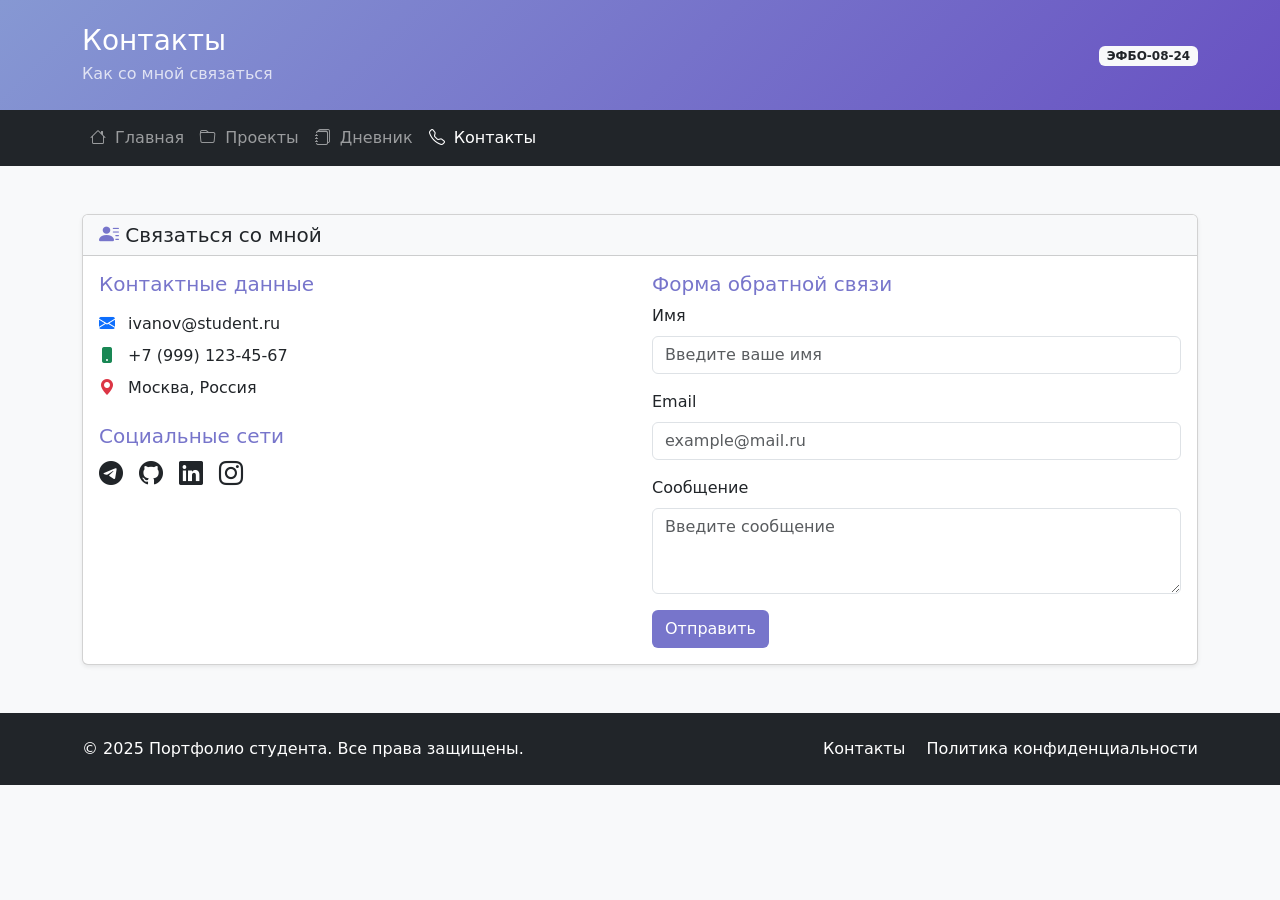
==== commit a3829461: "Практика 13" ====
--- a/pages/contacts.html
+++ b/pages/contacts.html
@@ -1,111 +1,144 @@
-<!DOCTYPE html>
+<!doctype html>
 <html lang="ru">
-<head>
-    <meta charset="UTF-8">
-    <meta name="viewport" content="width=device-width, initial-scale=1.0">
+  <head>
+    <meta charset="utf-8">
+    <meta name="viewport" content="width=device-width, initial-scale=1">
+    <link rel="stylesheet" href="https://cdn.jsdelivr.net/npm/bootstrap-icons@1.11.1/font/bootstrap-icons.css">
+    <link href="https://cdn.jsdelivr.net/npm/bootstrap@5.3.8/dist/css/bootstrap.min.css" rel="stylesheet">
+    <script src="https://cdn.jsdelivr.net/npm/bootstrap@5.3.8/dist/js/bootstrap.bundle.min.js"></script>
     <title>Контакты</title>
-    <link rel="stylesheet" href="../style/style.css">
-</head>
-<body>
-    <div class="page">
-        <header class="header">
-            <h1 class="header__title">Контакты</h1>
-        </header>
+  </head>
+  <body class="bg-light">
+    <div class="container-fluid p-0">
+      <!-- Header -->
+      <header class="text-white py-4" style="background: linear-gradient(135deg, #8698d3, #6851c2);">
+        <div class="container">
+          <div class="row align-items-center">
+            <div class="col">
+              <h1 class="h3 mb-1">Контакты</h1>
+              <p class="mb-0 opacity-75">Как со мной связаться</p>
+            </div>
+            <div class="col-auto">
+              <span class="badge bg-light text-dark">ЭФБО-08-24</span>
+            </div>
+          </div>
+        </div>
+      </header>
 
-        <nav class="nav">
-            <ul class="nav__list">
-                <li class="nav__item"><a class="nav__link" href="../index.html">Главная</a></li>
-                <li class="nav__item"><a class="nav__link" href="news.html">Новости</a></li>
-                <li class="nav__item"><a class="nav__link" href="practices.html">Практики</a></li>
-                <li class="nav__item"><a class="nav__link" href="goods.html">Товары</a></li>
-                <li class="nav__item"><a class="nav__link nav__link--active" href="contacts.html">Контакты</a></li>
+      <!-- Navbar -->
+      <nav class="navbar navbar-expand-lg navbar-dark bg-dark">
+        <div class="container">
+          <button class="navbar-toggler" type="button" data-bs-toggle="collapse" data-bs-target="#navbarNav">
+            <span class="navbar-toggler-icon"></span>
+          </button>
+          <div class="collapse navbar-collapse" id="navbarNav">
+            <ul class="navbar-nav">
+              <li class="nav-item">
+                <a class="nav-link" href="../index.html">
+                  <i class="bi bi-house me-1"></i>
+                  Главная
+                </a>
+              </li>
+              <li class="nav-item">
+                <a class="nav-link" href="projects.html">
+                  <i class="bi bi-folder me-1"></i>
+                  Проекты
+                </a>
+              </li>
+              <li class="nav-item">
+                <a class="nav-link" href="dairy.html">
+                  <i class="bi bi-journals me-1"></i>
+                  Дневник
+                </a>
+              </li>
+              <li class="nav-item">
+                <a class="nav-link active" href="contacts.html">
+                  <i class="bi bi-telephone me-1"></i>
+                  Контакты
+                </a>
+              </li>
             </ul>
-        </nav>
+          </div>
+        </div>
+      </nav>
 
-        <main class="content">
-            <section class="contacts">
-                <h2 class="contacts__title">Наши контакты</h2>
-                
-                <article class="contacts__info">
-                    <h3 class="contacts__info-title">Электронная почта</h3>
-                    <p class="contacts__info-text">Адрес электронной почты: mirea@mirea.ru</p>
-                </article>
-                
-                <article class="contacts__info">
-                    <h3 class="contacts__info-title">Физический адрес</h3>
-                    <p class="contacts__info-text">Адрес: г. Москва, ул. Усачева, д. 3</p>
-                </article>
-
-                <div class="contacts__grid">
-                    <div class="contacts__item">
-                        <h3 class="contacts__item-title">Телефон</h3>
-                        <p class="contacts__item-text">+7 (961) 781-14-23</p>
-                    </div>
-                    <div class="contacts__item">
-                        <h3 class="contacts__item-title">Время работы</h3>
-                        <p class="contacts__item-text">Пн-Пт: 2:00-13:00</p>
-                    </div>
-                    <div class="contacts__item">
-                        <h3 class="contacts__item-title">Социальные сети</h3>
-                        <p class="contacts__item-text">VK, Telegram, WhatsApp</p>
-                    </div>
+      <!-- Main Content -->
+      <main class="container my-5">
+        <section class="mb-5">
+          <div class="card shadow-sm">
+            <div class="card-header bg-light">
+              <h3 class="card-title h5 mb-0">
+                <i class="bi bi-person-lines-fill" style="color: #7775cb"></i>
+                Связаться со мной
+              </h3>
+            </div>
+            <div class="card-body">
+              <div class="row g-4">
+                <!-- Контактная информация -->
+                <div class="col-md-6">
+                  <h5 style="color: #7775cb">Контактные данные</h5>
+                  <ul class="list-unstyled mt-3">
+                    <li class="mb-2">
+                      <i class="bi bi-envelope-fill me-2 text-primary"></i>
+                      <a href="mailto:ivanov@student.ru" class="text-decoration-none text-dark">ivanov@student.ru</a>
+                    </li>
+                    <li class="mb-2">
+                      <i class="bi bi-phone-fill me-2 text-success"></i>
+                      <a href="tel:+79991234567" class="text-decoration-none text-dark">+7 (999) 123-45-67</a>
+                    </li>
+                    <li class="mb-2">
+                      <i class="bi bi-geo-alt-fill me-2 text-danger"></i>
+                      Москва, Россия
+                    </li>
+                  </ul>
+                  <h5 class="mt-4" style="color: #7775cb">Социальные сети</h5>
+                  <div class="d-flex gap-3 mt-2">
+                    <a href="#" class="text-dark fs-4"><i class="bi bi-telegram"></i></a>
+                    <a href="https://github.com/ceziy01" class="text-dark fs-4"><i class="bi bi-github"></i></a>
+                    <a href="#" class="text-dark fs-4"><i class="bi bi-linkedin"></i></a>
+                    <a href="#" class="text-dark fs-4"><i class="bi bi-instagram"></i></a>
+                  </div>
                 </div>
 
-                <button class="contacts__button" onclick="document.getElementById('contactModal').showModal()">Связаться с нами</button>
-            </section>
-        </main>
+                <!-- Форма обратной связи -->
+                <div class="col-md-6">
+                  <h5 style="color: #7775cb">Форма обратной связи</h5>
+                  <form>
+                    <div class="mb-3">
+                      <label class="form-label">Имя</label>
+                      <input type="text" class="form-control" placeholder="Введите ваше имя" required>
+                    </div>
+                    <div class="mb-3">
+                      <label class="form-label">Email</label>
+                      <input type="email" class="form-control" placeholder="example@mail.ru" required>
+                    </div>
+                    <div class="mb-3">
+                      <label class="form-label">Сообщение</label>
+                      <textarea class="form-control" rows="3" placeholder="Введите сообщение" required></textarea>
+                    </div>
+                    <button type="submit" class="btn text-white" style="background: #7775cb;">Отправить</button>
+                  </form>
+                </div>
+              </div>
+            </div>
+          </div>
+        </section>
+      </main>
 
-        <footer class="footer">
-            <p class="footer__text">Футер</p>
-        </footer>
-
-        <dialog id="contactModal" class="modal">
-            <div class="modal__header">
-                <h2>Форма обратной связи</h2>
+      <!-- Footer -->
+      <footer class="bg-dark text-white py-4 mt-5">
+        <div class="container">
+          <div class="row align-items-center">
+            <div class="col-md-6">
+              <p class="mb-0">&copy; 2025 Портфолио студента. Все права защищены.</p>
             </div>
-            
-            <div class="modal__content">
-                <form id="feedbackForm" method="dialog">
-                    <div class="form__group">
-                        <label for="name" class="form__label">Имя <span class="form__required">*</span></label>
-                        <input type="text" id="name" name="name" required class="form__input" placeholder="Введите ваше имя">
-                    </div>
-
-                    <div class="form__group">
-                        <label for="phone" class="form__label">Телефон <span class="form__required">*</span></label>
-                        <input type="tel" id="phone" name="phone" required class="form__input" placeholder="+7 (XXX) XXX-XX-XX">
-                    </div>
-
-                    <div class="form__group">
-                        <label for="email" class="form__label">Электронная почта <span class="form__required">*</span></label>
-                        <input type="email" id="email" name="email" required class="form__input" placeholder="example@mail.ru">
-                    </div>
-
-                    <div class="form__group">
-                        <label for="category" class="form__label">Категория обращения <span class="form__required">*</span></label>
-                        <select id="category" name="category" required class="form__select">
-                            <option value="" selected>Выберите категорию</option>
-                            <option value="technical">Техническая поддержка</option>
-                            <option value="commercial">Коммерческое предложение</option>
-                            <option value="cooperation">Сотрудничество</option>
-                            <option value="complaint">Жалоба</option>
-                            <option value="suggestion">Предложение</option>
-                            <option value="other">Другое</option>
-                        </select>
-                    </div>
-
-                    <div class="form__group">
-                        <label for="message" class="form__label">Текст обращения <span class="form__required">*</span></label>
-                        <textarea id="message" name="message" required class="form__textarea" placeholder="Опишите вашу проблему или вопрос..."></textarea>
-                    </div>
-
-                    <div class="modal__actions">
-                        <button type="button" class="btn btn--secondary" onclick="document.getElementById('contactModal').close()">Отмена</button>
-                        <button type="submit" class="btn btn--primary">Отправить</button>
-                    </div>
-                </form>
+            <div class="col-md-6 text-md-end">
+              <a href="contacts.html" class="text-white text-decoration-none me-3">Контакты</a>
+              <a href="#" class="text-white text-decoration-none">Политика конфиденциальности</a>
             </div>
-        </dialog>
+          </div>
+        </div>
+      </footer>
     </div>
-</body>
-</html>+  </body>
+</html>
